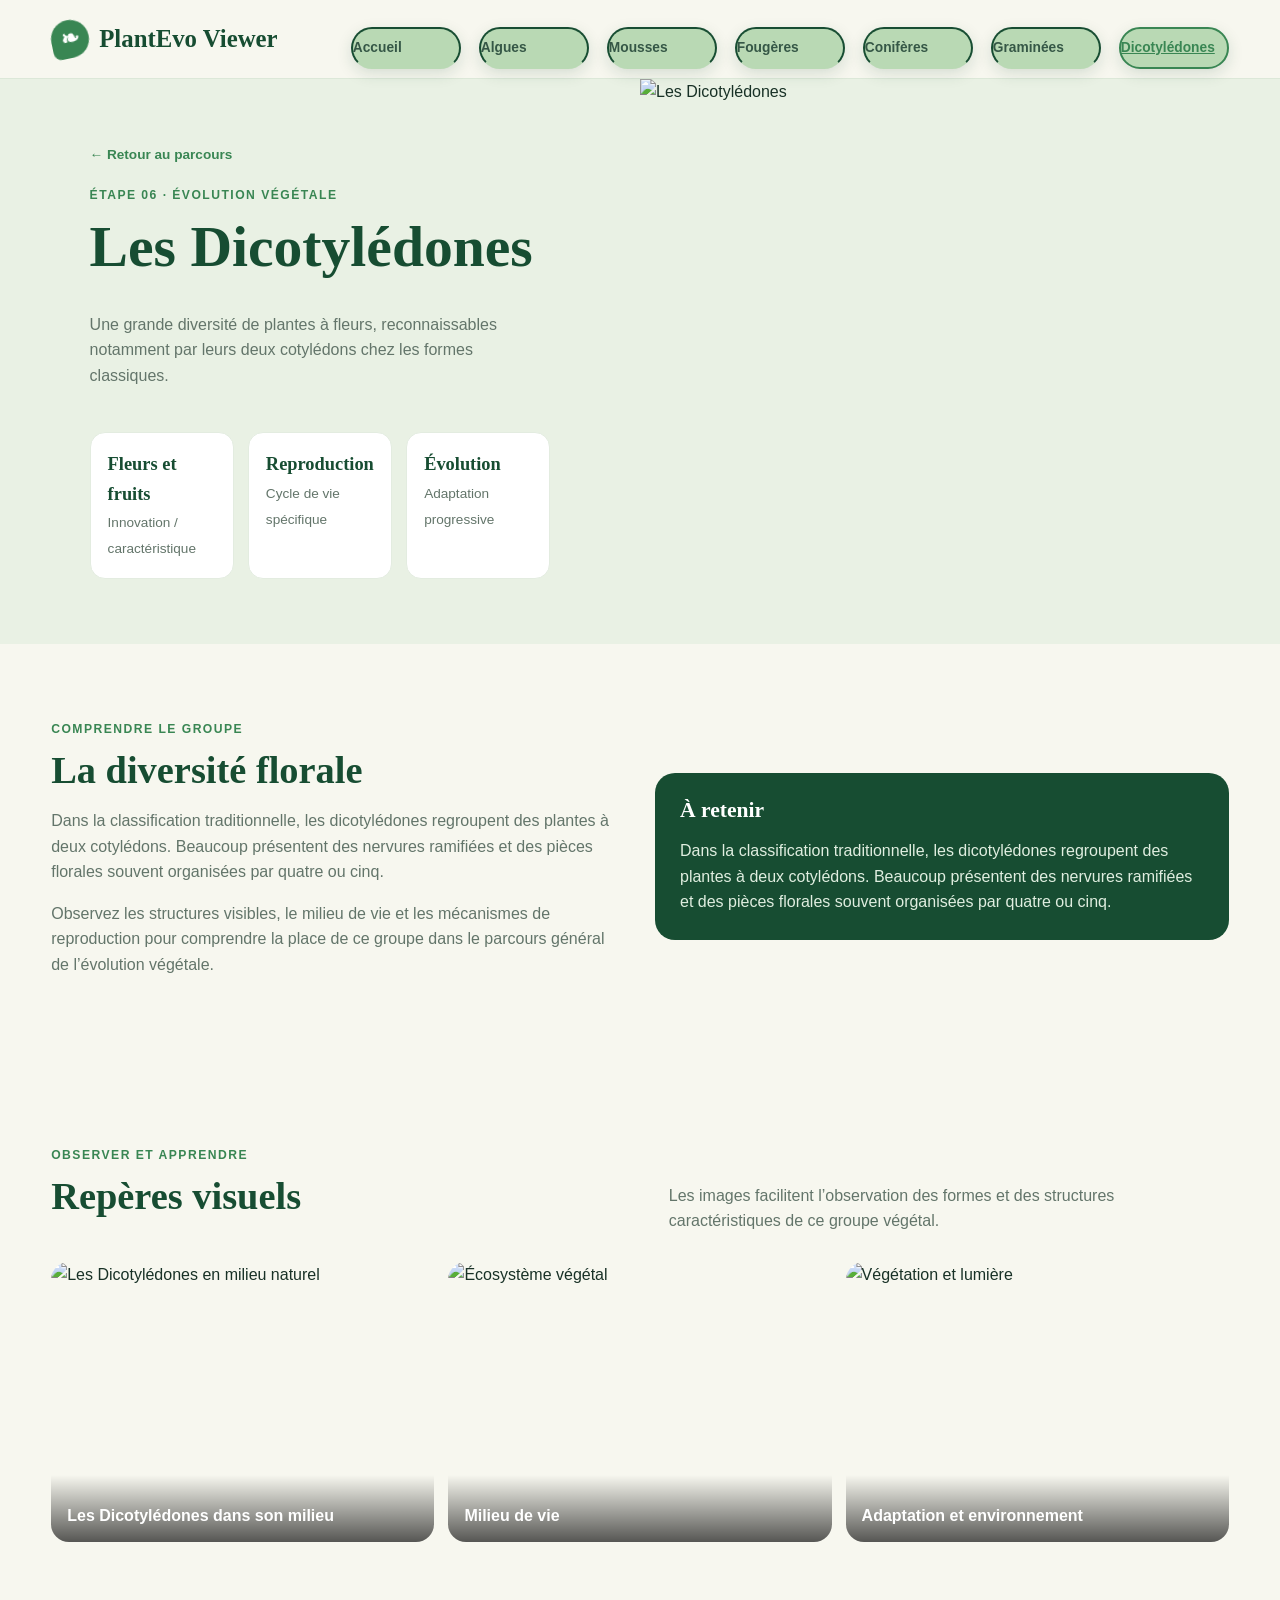
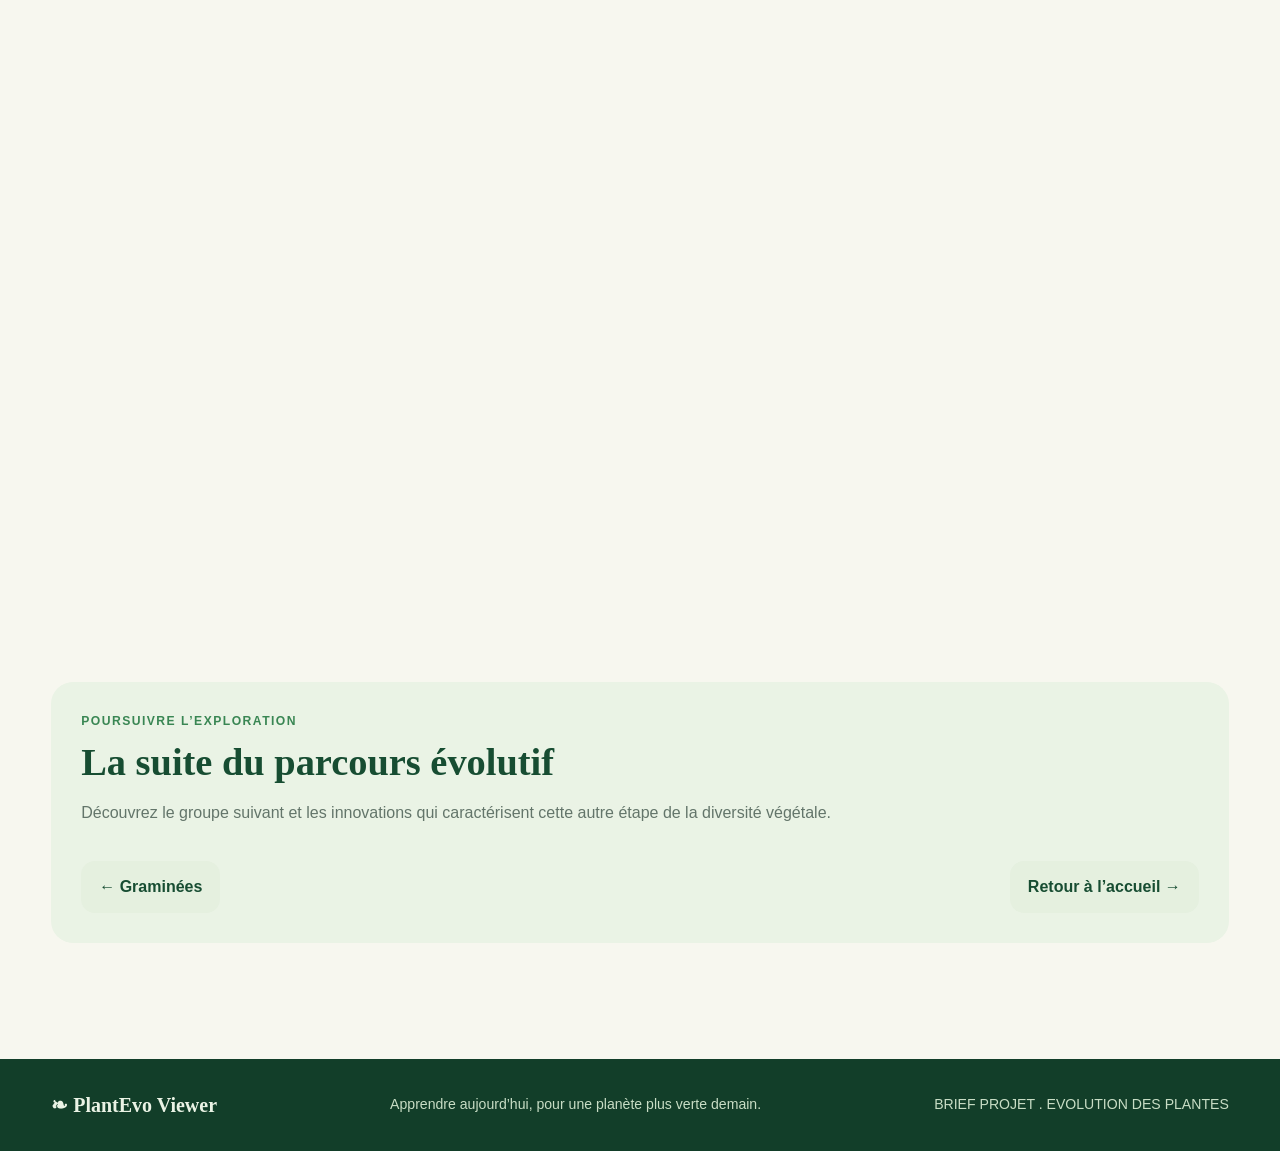
==== dicotyledones.html @ 349a8aaa "updates" ====
<!DOCTYPE html>
<html lang="fr">
<head>
<meta charset="UTF-8">
<meta name="viewport" content="width=device-width, initial-scale=1.0">
<meta name="description" content="Les Dicotylédones – PlantEvo Viewer">
<title>Les Dicotylédones | PlantEvo Viewer</title>
<link rel="stylesheet" href="css/style.css">
</head>
<body>
<header class="site-header">
<div class="container nav-wrap">
<a class="brand" href="index.html">
<span class="brand-mark">❧</span>PlantEvo Viewer</a>

<nav class="nav" aria-label="Navigation principale">
<a class="btn btn-primary" href="index.html">Accueil</a>
<a class="btn btn-primary" href="algues.html">Algues</a>
<a class="btn btn-primary" href="mousses.html">Mousses</a>
<a class="btn btn-primary" href="fougeres.html">Fougères</a>
<a class="btn btn-primary" href="coniferes.html">Conifères</a>
<a class="btn btn-primary" href="graminees.html">Graminées</a>
<a class="btn btn-primary active" href="dicotyledones.html"><u>Dicotylédones</u></a>
</nav></div>
</header>
<main>
<section class="page-hero">
<div class="page-copy">
<div class="breadcrumb">
<a href="index.html">← Retour au parcours</a>
</div>
<div class="kicker">Étape 06 · Évolution végétale</div>
<h1>Les Dicotylédones</h1>
<p>Une grande diversité de plantes à fleurs, reconnaissables notamment par leurs deux cotylédons chez les formes classiques.</p>
<div class="fact-strip">
<div class="fact">
<strong>Fleurs et fruits</strong>
<span>Innovation / caractéristique</span>
</div>
<div class="fact">
<strong>Reproduction</strong>
<span>Cycle de vie spécifique</span>
</div>
<div class="fact">
<strong>Évolution</strong>
<span>Adaptation progressive</span>
</div></div></div>
<div class="page-image">
<img src="https://images.unsplash.com/photo-1490750967868-88aa4486c946?auto=format&fit=crop&w=1400&q=85" alt="Les Dicotylédones"></div>
</section>
<section class="section">
<div class="container split">
<div class="text-block">
<div class="kicker">Comprendre le groupe</div>
<h2>La diversité florale</h2>
<p>Dans la classification traditionnelle, les dicotylédones regroupent des plantes à deux cotylédons. Beaucoup présentent des nervures ramifiées et des pièces florales souvent organisées par quatre ou cinq.</p>
<p>Observez les structures visibles, le milieu de vie et les mécanismes de reproduction pour comprendre la place de ce groupe dans le parcours général de l’évolution végétale.</p>
</div>
<div class="callout">
<h3>À retenir</h3>
<p>Dans la classification traditionnelle, les dicotylédones regroupent des plantes à deux cotylédons. Beaucoup présentent des nervures ramifiées et des pièces florales souvent organisées par quatre ou cinq.</p>
</div></div></section>
<section class="section">
<div class="container">
<div class="section-head">
<div>
<div class="kicker">Observer et apprendre</div>
<h2>Repères visuels</h2>
</div>
<p>Les images facilitent l’observation des formes et des structures caractéristiques de ce groupe végétal.</p>
</div><div class="gallery">
<figure>
<img src="https://images.unsplash.com/photo-1490750967868-88aa4486c946?auto=format&fit=crop&w=1400&q=85" alt="Les Dicotylédones en milieu naturel">
<figcaption>Les Dicotylédones dans son milieu</figcaption>
</figure>
<figure>
<img src="https://images.unsplash.com/photo-1441974231531-c6227db76b6e?auto=format&fit=crop&w=700&q=80" alt="Écosystème végétal">
<figcaption>Milieu de vie</figcaption>
</figure>
<figure>
<img src="https://images.unsplash.com/photo-1470252649378-9c29740c9fa8?auto=format&fit=crop&w=700&q=80" alt="Végétation et lumière">
<figcaption>Adaptation et environnement</figcaption>
</figure>
</div></div></section>
<section class="section">
<div class="container">
<div class="info-panel">
<div class="kicker">Poursuivre l’exploration</div>
<h2>La suite du parcours évolutif</h2>
<p>Découvrez le groupe suivant et les innovations qui caractérisent cette autre étape de la diversité végétale.</p>
<div class="page-navigation">
<a href="graminees.html">← Graminées</a>
<a href="index.html">Retour à l’accueil →</a>
</div></div></div>
</section>
</main>
<footer class="site-footer">
<div class="container footer-inner">
<div class="footer-brand">❧ PlantEvo Viewer</div>
<p>Apprendre aujourd’hui, pour une planète plus verte demain.</p>
<p>BRIEF PROJET . EVOLUTION DES PLANTES</p>
</div>
</footer>
</body>
</html>
---- css/style.css ----
:root{
  --forest:#174d32;
  --green:#398653
  ;--leaf:#b9d9b4;
  --pale:#eaf3e5;
  --cream:#f7f7ef;
  --ink:#183126;
  --muted:#63756a;
  --white:#fff;
  --shadow:0 14px 35px rgba(23,77,50,.10);
  --radius:22px;
}

*{box-sizing:border-box}
html{scroll-behavior:smooth}
body{
  margin:0;
  background:var(--cream);
  color:var(--ink);
  font-family:Arial,Helvetica,sans-serif;
  line-height:1.6
   }

.btn-primary {
    background: #174d32;
    color: white;
    border: 2px solid #174d32;
    box-shadow: 0 5px 15px rgba(23,77,50,0.15);
    width: 110px;
}



a{
  color:inherit;
  text-decoration:none
}
img{
  display:block;
  width:100%;
  height:100%;
  object-fit:cover
}
.container{
  width:min(1180px,92%);
  margin:auto
}
.site-header{
  position:sticky;
  top:0;
  z-index:20;
  background:rgba(247,247,239,.96);
  backdrop-filter:blur(12px);
  border-bottom:1px solid #dce8d8
}
.nav-wrap{
  min-height:78px;
  display:flex;
  align-items:center;
  justify-content:space-between;
  gap:24px
}
.brand{
  display:flex;
  align-items:center;
  gap:10px;color:var(--forest);
  font-family:Georgia,serif;
  font-size:1.55rem;
  font-weight:700;
  white-space:nowrap
}
.brand-mark{width:38px;
  height:38px;
  border-radius:50% 50% 50% 8px;
  background:var(--green);
  display:grid;
  place-items:center;
  color:white;
  font-size:22px;
  transform:rotate(-12deg)
}
.nav{
  display:flex;
  align-items:center;
  gap:18px;
  flex-wrap:wrap
}
.nav a{
  font-size:.86rem;
  font-weight:700;
  color:#355746;
  padding:8px 0;
  border-bottom:2px solid transparent
}
.nav a:hover,.nav a.active{
  color:var(--green);
  border-color:var(--green)}

.hero{
  position:relative;
  overflow:hidden;
  border-radius:0 0 34px 34px;
  min-height:480px;
  background:linear-gradient(90deg,rgba(8,48,29,.88),rgba(8,48,29,.24)), url('../images/plante.png') center/cover;
  display:flex;
  align-items:center;
  color:white
}
.hero-content{
  max-width:650px;
  padding:78px 0}
.eyebrow{
  display:inline-flex;
  align-items:center;
  gap:8px;
  background:rgba(255,255,255,.16);
  border:1px solid rgba(255,255,255,.3);
  padding:7px 13px;
  border-radius:30px;
  font-size:.78rem;
  font-weight:700;
  letter-spacing:.08em;
  text-transform:uppercase
}
h1,h2,h3{
  font-family:Georgia,'Times New Roman',serif;
  line-height:1.12;
  margin:0 0 16px
}
h1{
  font-size:clamp(2.5rem,6vw,4.7rem);
  max-width:760px
}
h2{
  font-size:clamp(1.8rem,3vw,2.7rem);
  color:var(--forest)
}
h3{font-size:1.35rem;
  color:var(--forest)
}
.hero p{
  font-size:1.08rem;
  max-width:590px;
  color:#eff7ec
}
.btn{
  display:inline-flex;
  align-items:center;
  gap:10px;
  margin-top:18px;
  padding:13px 20px;
  border-radius:30px;
  background:var(--leaf);
  color:var(--forest);
  font-weight:800;
  transition:.2s
}
.btn:hover{
  transform:translateY(-2px);
  background:white
}
.section{
  padding:76px 0
}
.section-head{
  display:flex;
  align-items:end;
  justify-content:space-between;
  gap:24px;
  margin-bottom:28px
}
.section-head p{
  max-width:560px;
  color:var(--muted);
  margin:0
}
.kicker{color:var(--green);
  font-weight:800;
  text-transform:uppercase;
  letter-spacing:.12em;
  font-size:.76rem;
  margin-bottom:10px
}
.timeline{display:grid;
  grid-template-columns:repeat(6,1fr);
  gap:14px;
  position:relative
}
.timeline:before{content:"";
  position:absolute;
  top:49px;
  left:7%;
  right:7%;
  height:3px;
  background:#b8d4b1;
  z-index:0
}
.timeline-card{position:relative;
  z-index:1;
  text-align:center
}
.timeline-card a{
  display:block
}
.timeline-img{width:92px;
  height:92px;
  border:6px solid var(--cream);
  border-radius:50%;
  overflow:hidden;
  margin:0 auto 13px;
  box-shadow:var(--shadow);
  background:var(--pale)
}
.timeline-card strong{
  display:block;
  color:var(--forest);
  font-family:Georgia,serif
}
.timeline-card small{
  color:var(--muted)
}
.intro-grid{
  display:grid;
  grid-template-columns:1.05fr .95fr;gap:34px;
  align-items:center
}
.photo-panel{
  height:390px;
  border-radius:var(--radius);
  overflow:hidden;
  box-shadow:var(--shadow);
  position:relative
}
.photo-panel:after{
  content:"";
  position:absolute;
  inset:45% 0 0;
  background:linear-gradient(transparent,rgba(0,0,0,.35))
}
.photo-caption{position:absolute;
  z-index:1;
  bottom:20px;
  left:22px;
  color:white;
  font-weight:700
}
.info-panel{
  background:#eaf3e5;
  border-radius:var(--radius);
  padding:30px
}
.info-panel p{
  color:var(--muted)
}
.feature-grid{
  display:grid;
  grid-template-columns:repeat(3,1fr);
  gap:18px
}
.feature{
  background:white;
  border:1px solid #e2ebdf;
  border-radius:18px;
  padding:22px;
  box-shadow:0 8px 25px rgba(23,77,50,.05)
}
.feature-icon{width:48px;
  height:48px;
  border-radius:50%;
  display:grid;
  place-items:center;
  background:var(--pale);
  font-size:1.45rem;
  margin-bottom:14px
}
.feature p{margin:0;
  color:var(--muted);
  font-size:.94rem
}
.page-hero{
  display:grid;
  grid-template-columns:1fr 1fr;
  min-height:430px;
  background:#e9f1e4
}
.page-copy{padding:65px max(7vw,30px);
  display:flex;
  flex-direction:column;
  justify-content:center
}
.page-copy h1{
  font-size:clamp(2.5rem,4.5vw,4.2rem);
  color:var(--forest)
}
.page-copy p{
  max-width:520px;
  color:var(--muted)
}
.page-image{
  max-height: 600px;
  overflow:hidden
}
.breadcrumb{
  font-size:.85rem;
  color:var(--green);
  font-weight:700;
  margin-bottom:20px
}
.breadcrumb a:hover{
  text-decoration:underline
}
.fact-strip{display:grid;
  grid-template-columns:repeat(3,1fr);
  gap:14px;
  margin-top:28px
}
.fact{
  background:white;
  border-radius:15px;
  padding:17px;
  border:1px solid #e3ece0
}
.fact strong{
  display:block;
  color:var(--forest);
  font-family:Georgia,serif;
  font-size:1.15rem
}
.fact span{
  font-size:.85rem;
  color:var(--muted)
}
.gallery{
  display:grid;
  grid-template-columns:1.2fr 1.2fr 1.2fr;
  grid-template-rows:280px 280px 280px;
  gap:14px
}
.gallery figure{
  margin:0;
  border-radius:18px;
  overflow:hidden;
  position:relative
}
.gallery figure:first-child{
  grid-row:span 1
}
.gallery figcaption{
  position:absolute;
  bottom:0;
  left:0;
  right:0;
  padding:28px 16px 13px;
  color:white;
  font-weight:700;
  background:linear-gradient(transparent,rgba(0,0,0,.65))
}
.split{display:grid;
  grid-template-columns:1fr 1fr;
  gap:30px;
  align-items:center
}
.text-block p{
  color:var(--muted)
}
.callout{
  padding:25px;
  background:var(--forest);
  color:white;
  border-radius:20px
}
.callout h3{
  color:white
}.callout p{
  color:#e0eee0;
  margin-bottom:0
}
.page-navigation{
  display:flex;
  justify-content:space-between;
  gap:15px;
  margin-top:35px
}
.page-navigation a{
  background:#e5f0df;
  color:var(--forest);
  padding:13px 18px;
  border-radius:14px;
  font-weight:800
}
.site-footer{
  background:#123e29;
  color:#eaf3e5;
  padding:30px 0;
  margin-top:40px
}
.footer-inner{
  display:flex;
  align-items:center;
  justify-content:space-between;
  gap:20px;
  flex-wrap:wrap
}
.footer-inner p{
  margin:0;
  color:#c8ddc5;
  font-size:.88rem
}
.footer-brand{
  font-family:Georgia,serif;
  font-weight:700;
  font-size:1.25rem
}
@media(max-width:900px){
 .nav{gap:11px}.nav a{font-size:.78rem}.timeline{grid-template-columns:repeat(3,1fr)}.timeline:before{display:none}
 .feature-grid{grid-template-columns:1fr 1fr}.intro-grid,.split{grid-template-columns:1fr}
}
@media(max-width:680px){
 .nav-wrap{
  min-height:68px;
  flex-wrap:wrap;
  padding:12px 0}
 .nav{display:grid;
  width:100%;
  padding:10px 0 15px;
  grid-template-columns:repeat(2,1fr)
}
 .nav a{
  padding:8px 4px;
  border-bottom:1px solid #dce8d8
}
 .brand{font-size:1.3rem}.hero{min-height:440px}.hero-content{padding:60px 0}
 .section{padding:52px 0}.section-head{display:block}.page-hero{grid-template-columns:1fr}
 .page-copy{padding:45px 6%}.page-image{min-height:280px;max-height:320px}
 .fact-strip,.feature-grid{grid-template-columns:1fr}.gallery{grid-template-columns:1fr 1fr;grid-template-rows:180px 150px}
 .gallery figure:first-child{grid-row:auto;grid-column:span 2}
 .page-navigation{flex-direction:column}.page-navigation a{text-align:center}
}
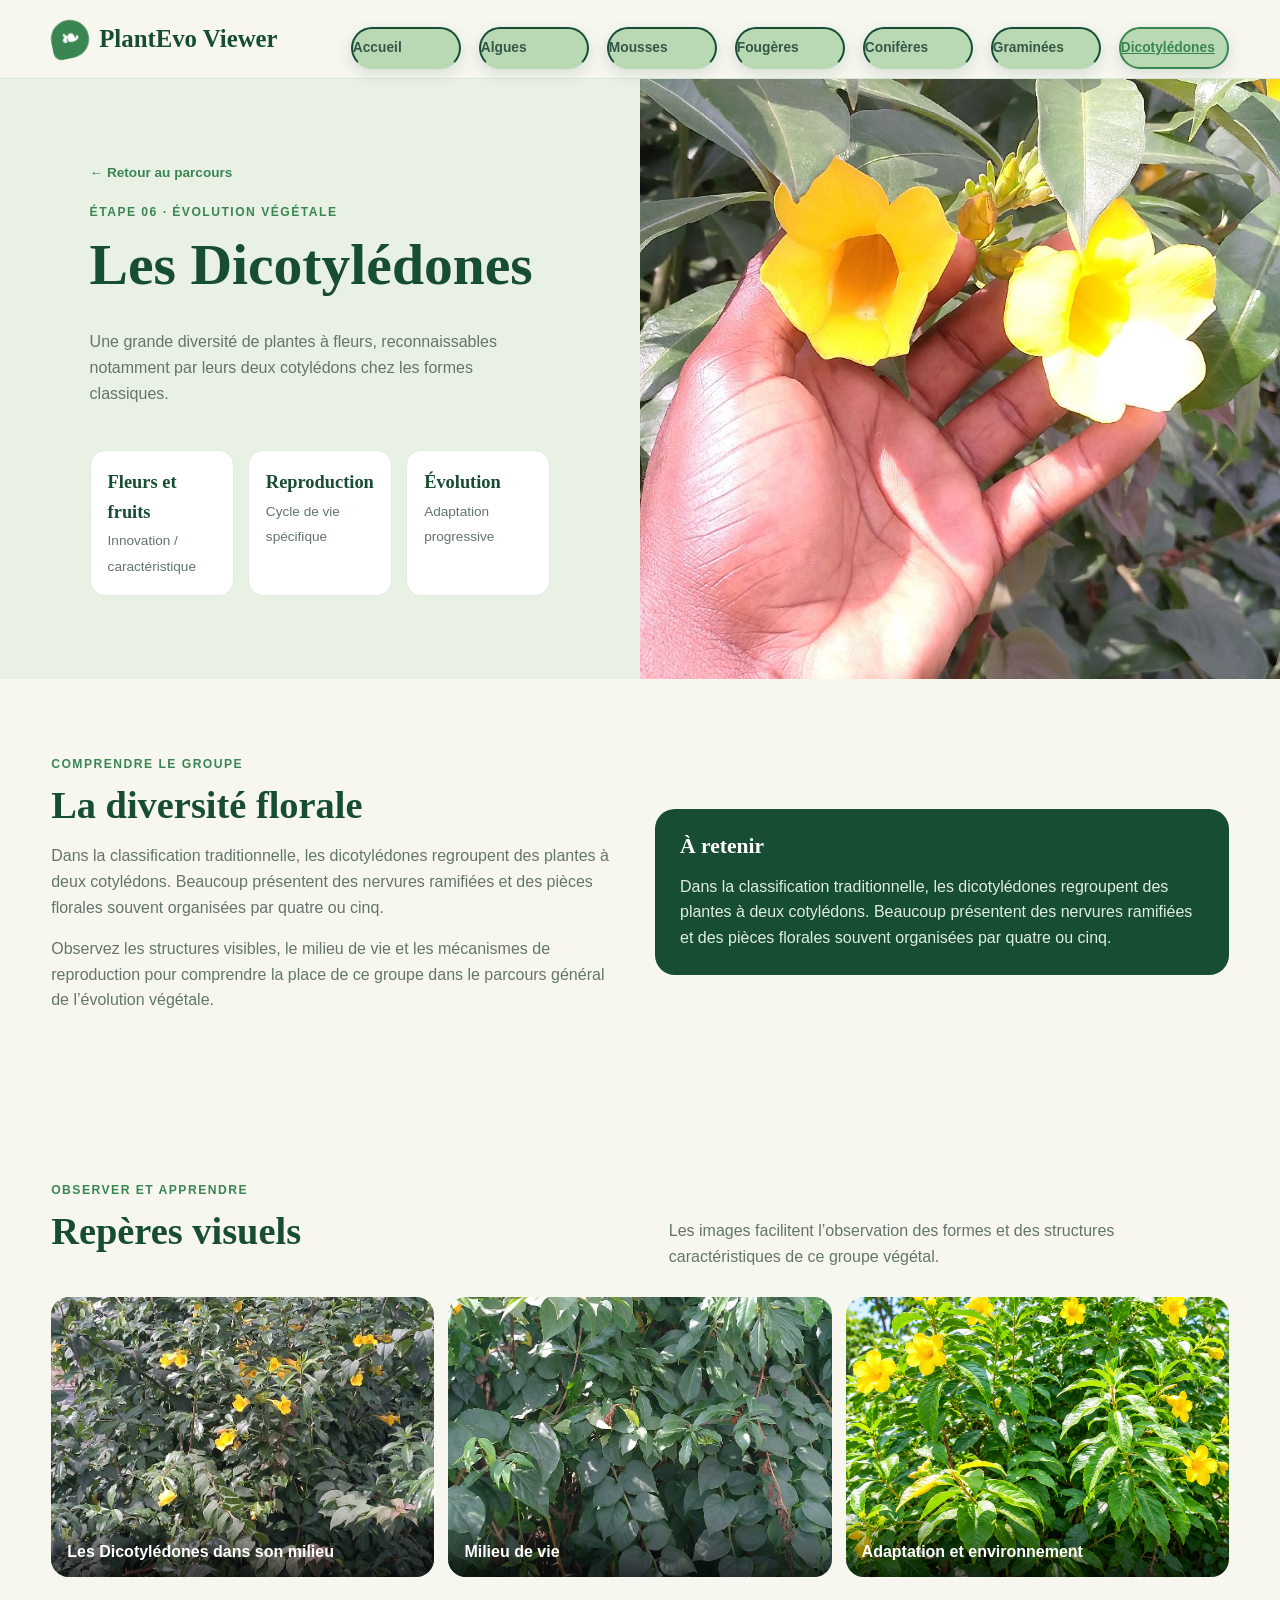
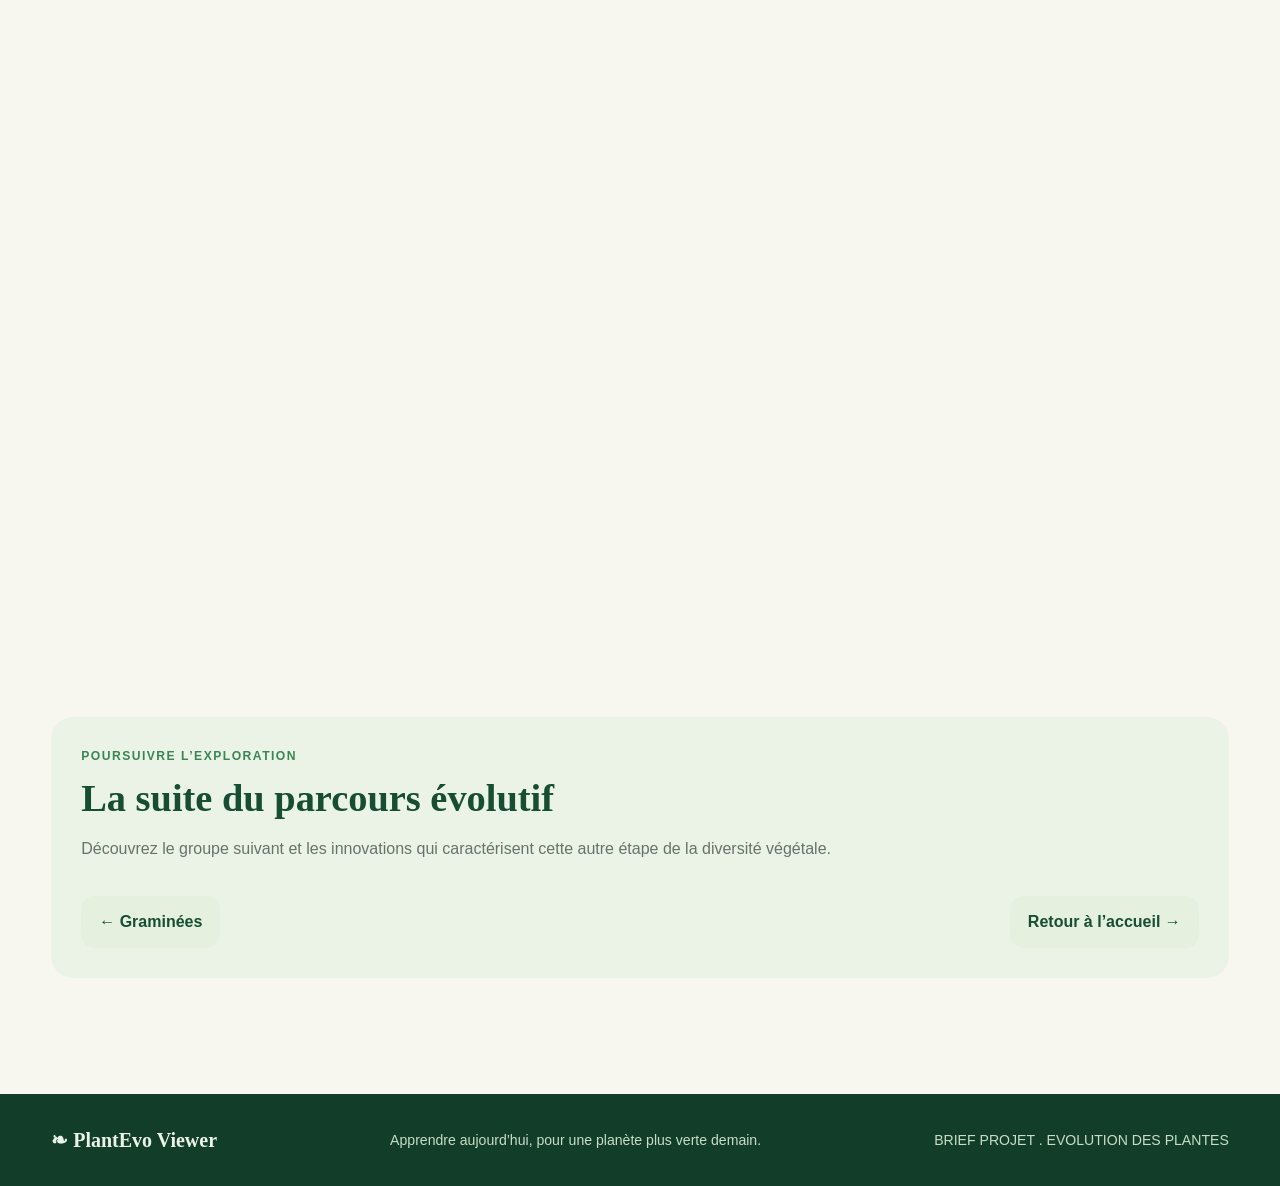
==== commit 82e25bec: "fin du travail" ====
--- a/dicotyledones.html
+++ b/dicotyledones.html
@@ -46,7 +46,7 @@
 <span>Adaptation progressive</span>
 </div></div></div>
 <div class="page-image">
-<img src="https://images.unsplash.com/photo-1490750967868-88aa4486c946?auto=format&fit=crop&w=1400&q=85" alt="Les Dicotylédones"></div>
+<img src="images/dicotyledone.jpg" alt="Les Dicotylédones"></div>
 </section>
 <section class="section">
 <div class="container split">
@@ -70,15 +70,15 @@
 <p>Les images facilitent l’observation des formes et des structures caractéristiques de ce groupe végétal.</p>
 </div><div class="gallery">
 <figure>
-<img src="https://images.unsplash.com/photo-1490750967868-88aa4486c946?auto=format&fit=crop&w=1400&q=85" alt="Les Dicotylédones en milieu naturel">
+<img src="images/milieudicotyledone.jpg" alt="Les Dicotylédones en milieu naturel">
 <figcaption>Les Dicotylédones dans son milieu</figcaption>
 </figure>
 <figure>
-<img src="https://images.unsplash.com/photo-1441974231531-c6227db76b6e?auto=format&fit=crop&w=700&q=80" alt="Écosystème végétal">
+<img src="images/viedicotyledone.jpg" alt="Écosystème végétal">
 <figcaption>Milieu de vie</figcaption>
 </figure>
 <figure>
-<img src="https://images.unsplash.com/photo-1470252649378-9c29740c9fa8?auto=format&fit=crop&w=700&q=80" alt="Végétation et lumière">
+<img src="images/adadicotyledone.png" alt="Végétation et lumière">
 <figcaption>Adaptation et environnement</figcaption>
 </figure>
 </div></div></section>
